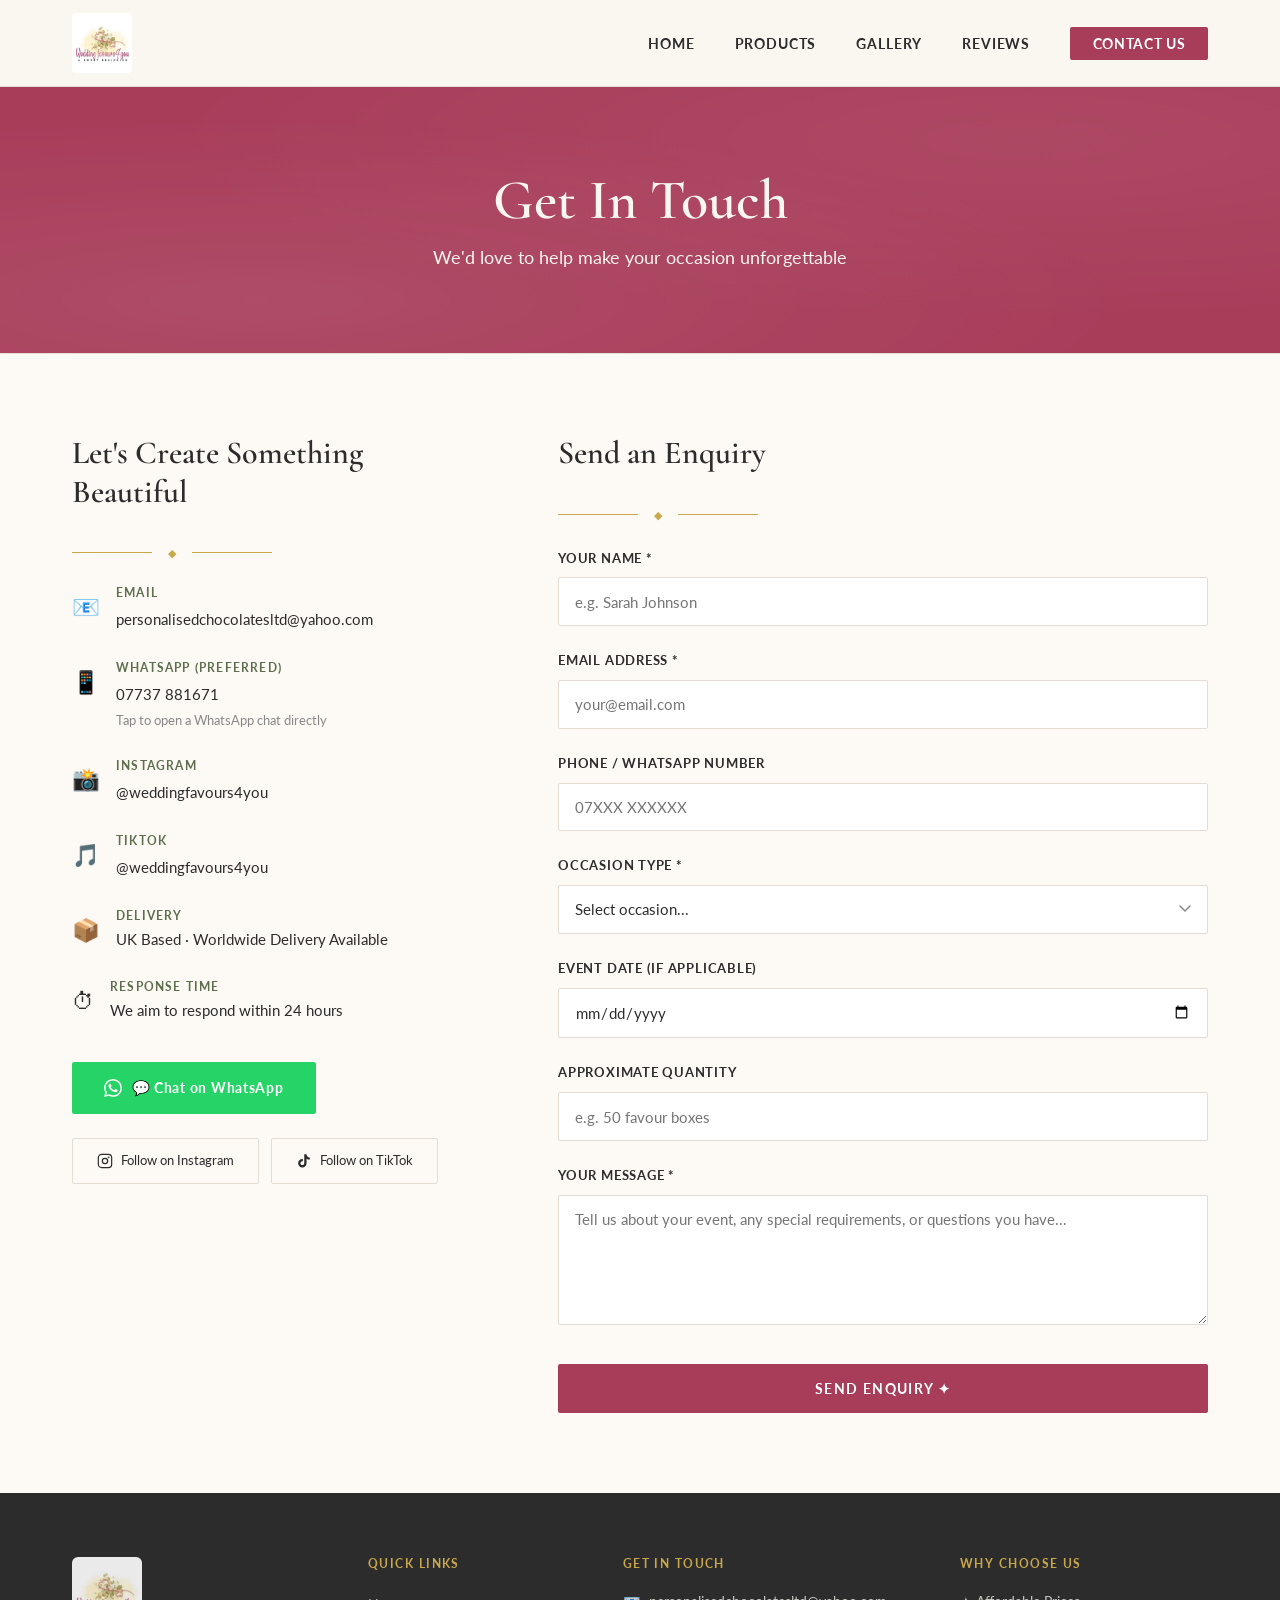
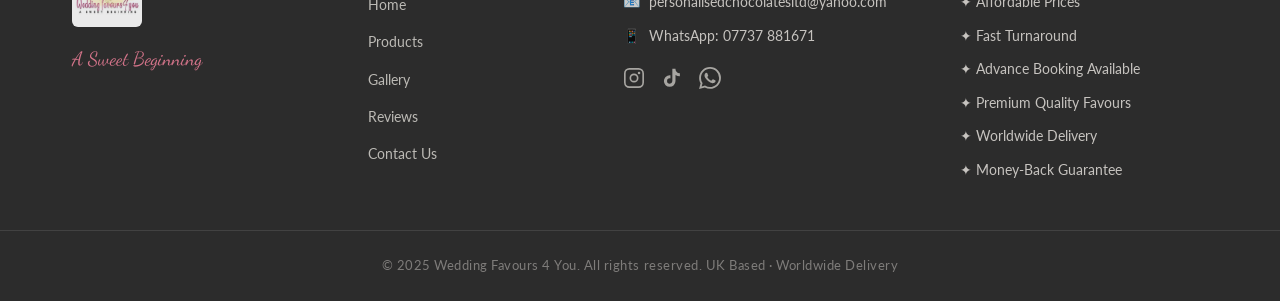
==== contact.html @ 0dbe405d "Initial commit: Wedding Favours 4 You website" ====
<!DOCTYPE html>
<html lang="en">
<head>
  <meta charset="UTF-8">
  <meta name="viewport" content="width=device-width, initial-scale=1.0">
  <title>Contact Us — Wedding Favours 4 You</title>
  <meta name="description" content="Get in touch with Wedding Favours 4 You — enquire about personalised chocolates, wedding favours, gift sets, and corporate orders.">
  <link rel="icon" href="images/logo.jpg">
  <link href="https://fonts.googleapis.com/css2?family=Cormorant+Garamond:ital,wght@0,400;0,600;0,700;1,400&family=Dancing+Script:wght@600&family=Playfair+Display:ital@1&family=Lato:wght@300;400;700&display=swap" rel="stylesheet">
  <link rel="stylesheet" href="css/styles.css">
</head>
<body>

  <!-- Navigation -->
  <header class="site-header">
    <nav class="navbar">
      <a href="index.html" class="nav-logo">
        <img src="images/logo.jpg" alt="Wedding Favours 4 You">
      </a>
      <ul class="nav-links" id="navLinks">
        <li><a href="index.html">Home</a></li>
        <li><a href="products.html">Products</a></li>
        <li><a href="gallery.html">Gallery</a></li>
        <li><a href="reviews.html">Reviews</a></li>
        <li><a href="contact.html" class="nav-cta">Contact Us</a></li>
      </ul>
      <button class="hamburger" id="hamburger" aria-label="Toggle menu">
        <span></span><span></span><span></span>
      </button>
    </nav>
  </header>

  <!-- Page Hero -->
  <div class="page-hero dark-hero">
    <h1>Get In Touch</h1>
    <p>We'd love to help make your occasion unforgettable</p>
  </div>

  <!-- Contact Section -->
  <section class="contact-section">
    <div class="contact-grid">

      <!-- Left: Contact Info -->
      <div class="contact-info animate-on-scroll">
        <h2>Let's Create Something Beautiful</h2>
        <div class="divider" style="margin: 1.5rem 0; max-width:200px;"><span class="divider-diamond">◆</span></div>

        <div class="contact-detail">
          <div class="contact-item">
            <span class="contact-icon">📧</span>
            <div class="contact-item-text">
              <h4>Email</h4>
              <a href="mailto:personalisedchocolatesltd@yahoo.com">personalisedchocolatesltd@yahoo.com</a>
            </div>
          </div>

          <div class="contact-item">
            <span class="contact-icon">📱</span>
            <div class="contact-item-text">
              <h4>WhatsApp (Preferred)</h4>
              <a href="https://wa.me/447737881671">07737 881671</a>
              <p class="sub-note">Tap to open a WhatsApp chat directly</p>
            </div>
          </div>

          <div class="contact-item">
            <span class="contact-icon">📸</span>
            <div class="contact-item-text">
              <h4>Instagram</h4>
              <a href="https://www.instagram.com/weddingfavours4you" target="_blank" rel="noopener">@weddingfavours4you</a>
            </div>
          </div>

          <div class="contact-item">
            <span class="contact-icon">🎵</span>
            <div class="contact-item-text">
              <h4>TikTok</h4>
              <a href="https://www.tiktok.com/@weddingfavours4you" target="_blank" rel="noopener">@weddingfavours4you</a>
            </div>
          </div>

          <div class="contact-item">
            <span class="contact-icon">📦</span>
            <div class="contact-item-text">
              <h4>Delivery</h4>
              <p>UK Based &middot; Worldwide Delivery Available</p>
            </div>
          </div>

          <div class="contact-item">
            <span class="contact-icon">⏱</span>
            <div class="contact-item-text">
              <h4>Response Time</h4>
              <p>We aim to respond within 24 hours</p>
            </div>
          </div>
        </div>

        <a href="https://wa.me/447737881671" target="_blank" rel="noopener" class="btn-whatsapp" style="margin-bottom: 1rem; display: inline-flex;">
          <svg xmlns="http://www.w3.org/2000/svg" width="18" height="18" viewBox="0 0 24 24" fill="currentColor"><path d="M17.472 14.382c-.297-.149-1.758-.867-2.03-.967-.273-.099-.471-.148-.67.15-.197.297-.767.966-.94 1.164-.173.199-.347.223-.644.075-.297-.15-1.255-.463-2.39-1.475-.883-.788-1.48-1.761-1.653-2.059-.173-.297-.018-.458.13-.606.134-.133.298-.347.446-.52.149-.174.198-.298.298-.497.099-.198.05-.371-.025-.52-.075-.149-.669-1.612-.916-2.207-.242-.579-.487-.5-.669-.51-.173-.008-.371-.01-.57-.01-.198 0-.52.074-.792.372-.272.297-1.04 1.016-1.04 2.479 0 1.462 1.065 2.875 1.213 3.074.149.198 2.096 3.2 5.077 4.487.709.306 1.262.489 1.694.625.712.227 1.36.195 1.871.118.571-.085 1.758-.719 2.006-1.413.248-.694.248-1.289.173-1.413-.074-.124-.272-.198-.57-.347m-5.421 7.403h-.004a9.87 9.87 0 0 1-5.031-1.378l-.361-.214-3.741.982.998-3.648-.235-.374a9.86 9.86 0 0 1-1.51-5.26c.001-5.45 4.436-9.884 9.888-9.884 2.64 0 5.122 1.03 6.988 2.898a9.825 9.825 0 0 1 2.893 6.994c-.003 5.45-4.437 9.884-9.885 9.884m8.413-18.297A11.815 11.815 0 0 0 12.05 0C5.495 0 .16 5.335.157 11.892c0 2.096.547 4.142 1.588 5.945L.057 24l6.305-1.654a11.882 11.882 0 0 0 5.683 1.448h.005c6.554 0 11.89-5.335 11.893-11.893a11.821 11.821 0 0 0-3.48-8.413z"/></svg>
          💬 Chat on WhatsApp
        </a>

        <div style="display:flex; gap:0.75rem; margin-top: 0.5rem; flex-wrap:wrap;">
          <a href="https://www.instagram.com/weddingfavours4you" target="_blank" rel="noopener" class="btn-social" style="font-size:0.8rem;">
            <svg xmlns="http://www.w3.org/2000/svg" width="16" height="16" viewBox="0 0 24 24" fill="none" stroke="currentColor" stroke-width="1.8" stroke-linecap="round" stroke-linejoin="round"><rect x="2" y="2" width="20" height="20" rx="5" ry="5"/><circle cx="12" cy="12" r="4"/><circle cx="17.5" cy="6.5" r="0.5" fill="currentColor"/></svg>
            Follow on Instagram
          </a>
          <a href="https://www.tiktok.com/@weddingfavours4you" target="_blank" rel="noopener" class="btn-social" style="font-size:0.8rem;">
            <svg xmlns="http://www.w3.org/2000/svg" width="16" height="16" viewBox="0 0 24 24" fill="currentColor"><path d="M19.59 6.69a4.83 4.83 0 0 1-3.77-4.25V2h-3.45v13.67a2.89 2.89 0 0 1-2.88 2.5 2.89 2.89 0 0 1-2.89-2.89 2.89 2.89 0 0 1 2.89-2.89c.28 0 .54.04.79.1V9.01a6.3 6.3 0 0 0-.79-.05 6.34 6.34 0 0 0-6.34 6.34 6.34 6.34 0 0 0 6.34 6.34 6.34 6.34 0 0 0 6.33-6.34V8.69a8.18 8.18 0 0 0 4.78 1.52V6.75a4.85 4.85 0 0 1-1.01-.06z"/></svg>
            Follow on TikTok
          </a>
        </div>
      </div>

      <!-- Right: Contact Form -->
      <div class="contact-form-wrapper animate-on-scroll">
        <h2>Send an Enquiry</h2>
        <div class="divider" style="margin: 1.5rem 0; max-width:200px;"><span class="divider-diamond">◆</span></div>

        <form name="contact" method="POST" data-netlify="true" netlify-honeypot="bot-field" id="contactForm">
          <input type="hidden" name="form-name" value="contact">
          <p class="p-hidden"><label>Don't fill this out: <input name="bot-field"></label></p>

          <div class="form-group">
            <label for="name">Your Name *</label>
            <input type="text" id="name" name="name" required placeholder="e.g. Sarah Johnson">
          </div>

          <div class="form-group">
            <label for="email">Email Address *</label>
            <input type="email" id="email" name="email" required placeholder="your@email.com">
          </div>

          <div class="form-group">
            <label for="phone">Phone / WhatsApp Number</label>
            <input type="tel" id="phone" name="phone" placeholder="07XXX XXXXXX">
          </div>

          <div class="form-group">
            <label for="occasion">Occasion Type *</label>
            <select id="occasion" name="occasion" required>
              <option value="" disabled selected>Select occasion...</option>
              <option>Wedding Favours</option>
              <option>Elegant Gift Set</option>
              <option>Corporate / Business Promotion</option>
              <option>Birthday Celebration</option>
              <option>Other</option>
            </select>
          </div>

          <div class="form-group">
            <label for="date">Event Date (if applicable)</label>
            <input type="date" id="date" name="date">
          </div>

          <div class="form-group">
            <label for="quantity">Approximate Quantity</label>
            <input type="text" id="quantity" name="quantity" placeholder="e.g. 50 favour boxes">
          </div>

          <div class="form-group">
            <label for="message">Your Message *</label>
            <textarea id="message" name="message" rows="5" required placeholder="Tell us about your event, any special requirements, or questions you have..."></textarea>
          </div>

          <button type="submit" class="btn-submit">Send Enquiry ✦</button>
        </form>

        <div id="formSuccess" class="form-success" style="display:none;">
          <div class="success-icon">✦</div>
          <h3>Thank You!</h3>
          <p>Your enquiry has been sent. We'll be in touch within 24 hours.</p>
          <button onclick="resetForm()" class="btn-outline">Send Another Enquiry</button>
        </div>

      </div>
    </div>
  </section>

  <!-- Footer -->
  <footer class="site-footer">
    <div class="footer-inner">
      <div class="footer-brand">
        <img src="images/logo.jpg" alt="Wedding Favours 4 You" class="footer-logo">
        <p class="footer-tagline">A Sweet Beginning</p>
      </div>
      <div class="footer-links">
        <h4>Quick Links</h4>
        <ul>
          <li><a href="index.html">Home</a></li>
          <li><a href="products.html">Products</a></li>
          <li><a href="gallery.html">Gallery</a></li>
          <li><a href="reviews.html">Reviews</a></li>
          <li><a href="contact.html">Contact Us</a></li>
        </ul>
      </div>
      <div class="footer-contact">
        <h4>Get in Touch</h4>
        <p>📧 <a href="mailto:personalisedchocolatesltd@yahoo.com">personalisedchocolatesltd@yahoo.com</a></p>
        <p>📱 <a href="https://wa.me/447737881671">WhatsApp: 07737 881671</a></p>
        <div class="footer-socials">
          <a href="https://www.instagram.com/weddingfavours4you" target="_blank" rel="noopener" aria-label="Instagram">
            <svg xmlns="http://www.w3.org/2000/svg" width="22" height="22" viewBox="0 0 24 24" fill="none" stroke="currentColor" stroke-width="1.8" stroke-linecap="round" stroke-linejoin="round"><rect x="2" y="2" width="20" height="20" rx="5" ry="5"/><circle cx="12" cy="12" r="4"/><circle cx="17.5" cy="6.5" r="0.5" fill="currentColor"/></svg>
          </a>
          <a href="https://www.tiktok.com/@weddingfavours4you" target="_blank" rel="noopener" aria-label="TikTok">
            <svg xmlns="http://www.w3.org/2000/svg" width="22" height="22" viewBox="0 0 24 24" fill="currentColor"><path d="M19.59 6.69a4.83 4.83 0 0 1-3.77-4.25V2h-3.45v13.67a2.89 2.89 0 0 1-2.88 2.5 2.89 2.89 0 0 1-2.89-2.89 2.89 2.89 0 0 1 2.89-2.89c.28 0 .54.04.79.1V9.01a6.3 6.3 0 0 0-.79-.05 6.34 6.34 0 0 0-6.34 6.34 6.34 6.34 0 0 0 6.34 6.34 6.34 6.34 0 0 0 6.33-6.34V8.69a8.18 8.18 0 0 0 4.78 1.52V6.75a4.85 4.85 0 0 1-1.01-.06z"/></svg>
          </a>
          <a href="https://wa.me/447737881671" target="_blank" rel="noopener" aria-label="WhatsApp">
            <svg xmlns="http://www.w3.org/2000/svg" width="22" height="22" viewBox="0 0 24 24" fill="currentColor"><path d="M17.472 14.382c-.297-.149-1.758-.867-2.03-.967-.273-.099-.471-.148-.67.15-.197.297-.767.966-.94 1.164-.173.199-.347.223-.644.075-.297-.15-1.255-.463-2.39-1.475-.883-.788-1.48-1.761-1.653-2.059-.173-.297-.018-.458.13-.606.134-.133.298-.347.446-.52.149-.174.198-.298.298-.497.099-.198.05-.371-.025-.52-.075-.149-.669-1.612-.916-2.207-.242-.579-.487-.5-.669-.51-.173-.008-.371-.01-.57-.01-.198 0-.52.074-.792.372-.272.297-1.04 1.016-1.04 2.479 0 1.462 1.065 2.875 1.213 3.074.149.198 2.096 3.2 5.077 4.487.709.306 1.262.489 1.694.625.712.227 1.36.195 1.871.118.571-.085 1.758-.719 2.006-1.413.248-.694.248-1.289.173-1.413-.074-.124-.272-.198-.57-.347m-5.421 7.403h-.004a9.87 9.87 0 0 1-5.031-1.378l-.361-.214-3.741.982.998-3.648-.235-.374a9.86 9.86 0 0 1-1.51-5.26c.001-5.45 4.436-9.884 9.888-9.884 2.64 0 5.122 1.03 6.988 2.898a9.825 9.825 0 0 1 2.893 6.994c-.003 5.45-4.437 9.884-9.885 9.884m8.413-18.297A11.815 11.815 0 0 0 12.05 0C5.495 0 .16 5.335.157 11.892c0 2.096.547 4.142 1.588 5.945L.057 24l6.305-1.654a11.882 11.882 0 0 0 5.683 1.448h.005c6.554 0 11.89-5.335 11.893-11.893a11.821 11.821 0 0 0-3.48-8.413z"/></svg>
          </a>
        </div>
      </div>
      <div class="footer-trust">
        <h4>Why Choose Us</h4>
        <ul>
          <li>✦ Affordable Prices</li>
          <li>✦ Fast Turnaround</li>
          <li>✦ Advance Booking Available</li>
          <li>✦ Premium Quality Favours</li>
          <li>✦ Worldwide Delivery</li>
          <li>✦ Money-Back Guarantee</li>
        </ul>
      </div>
    </div>
    <div class="footer-bottom">
      <p>&copy; 2025 Wedding Favours 4 You. All rights reserved. UK Based &middot; Worldwide Delivery</p>
    </div>
  </footer>

  <script src="js/main.js"></script>
</body>
</html>
---- css/styles.css ----
/* =============================================
   Wedding Favours 4 You — Main Stylesheet
   ============================================= */

/* --- Reset & Variables --- */
*, *::before, *::after { box-sizing: border-box; margin: 0; padding: 0; }

:root {
  --cream:      #FAF6F0;
  --warm-white: #FDF9F4;
  --blush:      #D4748A;
  --deep-rose:  #A83D5A;
  --sage:       #8A9E7A;
  --dark-sage:  #5C6E4E;
  --charcoal:   #2C2C2C;
  --gold:       #C9A84C;
  --light-grey: #F0EBE3;
  --border:     #E5DDD4;
}

html { scroll-behavior: smooth; }

body {
  font-family: 'Lato', sans-serif;
  background: var(--warm-white);
  color: var(--charcoal);
  line-height: 1.7;
  font-size: 16px;
}

img { max-width: 100%; display: block; }
a { text-decoration: none; color: inherit; }
ul { list-style: none; }
.hidden { display: none !important; }

/* --- Typography --- */
h1, h2, h3, h4 { font-family: 'Cormorant Garamond', serif; font-weight: 600; line-height: 1.2; }
h1 { font-size: clamp(2.2rem, 5vw, 3.8rem); }
h2 { font-size: clamp(1.8rem, 4vw, 2.8rem); }
h3 { font-size: clamp(1.3rem, 3vw, 1.8rem); }
h4 { font-size: 1.1rem; }

/* --- Container --- */
.container { max-width: 1200px; margin: 0 auto; padding: 0 2rem; }

/* --- Buttons --- */
.btn-primary {
  display: inline-block;
  background: var(--deep-rose);
  color: white;
  padding: 0.85rem 2rem;
  border: none;
  font-family: 'Lato', sans-serif;
  font-weight: 700;
  letter-spacing: 0.08em;
  text-transform: uppercase;
  font-size: 0.82rem;
  cursor: pointer;
  transition: all 0.3s ease;
  border-radius: 2px;
  text-decoration: none;
}
.btn-primary:hover {
  background: var(--blush);
  transform: translateY(-2px);
  box-shadow: 0 6px 20px rgba(168,61,90,0.25);
}
.btn-outline {
  display: inline-block;
  background: transparent;
  color: var(--deep-rose);
  border: 1.5px solid var(--deep-rose);
  padding: 0.85rem 2rem;
  font-family: 'Lato', sans-serif;
  font-weight: 700;
  letter-spacing: 0.08em;
  text-transform: uppercase;
  font-size: 0.82rem;
  cursor: pointer;
  transition: all 0.3s ease;
  border-radius: 2px;
  text-decoration: none;
}
.btn-outline:hover {
  background: var(--deep-rose);
  color: white;
  transform: translateY(-2px);
  box-shadow: 0 6px 20px rgba(168,61,90,0.2);
}
.btn-whatsapp {
  display: inline-flex;
  align-items: center;
  gap: 0.6rem;
  background: #25D366;
  color: white;
  padding: 0.85rem 2rem;
  font-family: 'Lato', sans-serif;
  font-weight: 700;
  letter-spacing: 0.05em;
  font-size: 0.9rem;
  cursor: pointer;
  transition: all 0.3s ease;
  border-radius: 2px;
  text-decoration: none;
}
.btn-whatsapp:hover {
  background: #1ebe5b;
  transform: translateY(-2px);
  box-shadow: 0 6px 20px rgba(37,211,102,0.3);
}
.btn-social {
  display: inline-flex;
  align-items: center;
  gap: 0.5rem;
  background: transparent;
  color: var(--charcoal);
  border: 1.5px solid var(--border);
  padding: 0.7rem 1.5rem;
  font-family: 'Lato', sans-serif;
  font-size: 0.85rem;
  cursor: pointer;
  transition: all 0.3s ease;
  border-radius: 2px;
}
.btn-social:hover {
  border-color: var(--blush);
  color: var(--deep-rose);
  transform: translateY(-2px);
}

/* --- Divider --- */
.divider {
  display: flex;
  align-items: center;
  gap: 1rem;
  margin: 2rem auto;
  max-width: 300px;
}
.divider::before, .divider::after {
  content: '';
  flex: 1;
  height: 1px;
  background: var(--gold);
}
.divider::after { content: ''; }
.divider-diamond {
  color: var(--gold);
  font-size: 0.7rem;
}

/* --- Navigation --- */
.site-header {
  position: sticky;
  top: 0;
  z-index: 1000;
  background: rgba(250, 246, 240, 0.96);
  backdrop-filter: blur(8px);
  -webkit-backdrop-filter: blur(8px);
  border-bottom: 1px solid var(--border);
  transition: padding 0.3s ease, box-shadow 0.3s ease;
}
.site-header.scrolled {
  box-shadow: 0 2px 20px rgba(0,0,0,0.08);
}
.site-header.scrolled .nav-logo img {
  max-height: 46px;
}
.navbar {
  display: flex;
  align-items: center;
  justify-content: space-between;
  max-width: 1200px;
  margin: 0 auto;
  padding: 0.8rem 2rem;
}
.nav-logo img {
  max-height: 60px;
  width: auto;
  transition: max-height 0.3s ease;
  border-radius: 4px;
}
.nav-links {
  display: flex;
  align-items: center;
  gap: 2.5rem;
}
.nav-links li a {
  font-family: 'Lato', sans-serif;
  font-size: 0.88rem;
  font-weight: 700;
  letter-spacing: 0.06em;
  text-transform: uppercase;
  color: var(--charcoal);
  transition: color 0.2s ease;
  position: relative;
}
.nav-links li a::after {
  content: '';
  position: absolute;
  bottom: -3px;
  left: 0;
  width: 0;
  height: 1px;
  background: var(--deep-rose);
  transition: width 0.25s ease;
}
.nav-links li a:hover::after,
.nav-links li a.active::after { width: 100%; }
.nav-links li a:hover,
.nav-links li a.active { color: var(--deep-rose); }
.nav-cta {
  background: var(--deep-rose) !important;
  color: white !important;
  padding: 0.5rem 1.4rem !important;
  border-radius: 2px !important;
  font-weight: 700 !important;
  letter-spacing: 0.05em !important;
  transition: background 0.3s ease, transform 0.2s ease !important;
}
.nav-cta:hover {
  background: var(--blush) !important;
  transform: translateY(-1px) !important;
}
.nav-cta::after { display: none !important; }

/* Hamburger */
.hamburger {
  display: none;
  flex-direction: column;
  gap: 5px;
  background: none;
  border: none;
  cursor: pointer;
  padding: 0.3rem;
  z-index: 1100;
}
.hamburger span {
  display: block;
  width: 24px;
  height: 2px;
  background: var(--charcoal);
  transition: all 0.3s ease;
  transform-origin: center;
}
.hamburger.is-open span:nth-child(1) { transform: translateY(7px) rotate(45deg); }
.hamburger.is-open span:nth-child(2) { opacity: 0; transform: scaleX(0); }
.hamburger.is-open span:nth-child(3) { transform: translateY(-7px) rotate(-45deg); }

/* --- Scroll Animation --- */
.animate-on-scroll {
  opacity: 0;
  transform: translateY(28px);
  transition: opacity 0.65s ease, transform 0.65s ease;
}
.animate-on-scroll.visible {
  opacity: 1;
  transform: translateY(0);
}

/* --- Page Hero (slim banner) --- */
.page-hero {
  padding: 5rem 2rem;
  background: var(--light-grey);
  text-align: center;
  border-bottom: 1px solid var(--border);
  position: relative;
  overflow: hidden;
}
.page-hero::before {
  content: '';
  position: absolute;
  inset: 0;
  background:
    radial-gradient(ellipse at 20% 80%, rgba(212,116,138,0.12) 0%, transparent 60%),
    radial-gradient(ellipse at 80% 20%, rgba(138,158,122,0.1) 0%, transparent 60%);
  pointer-events: none;
}
.page-hero h1 {
  font-family: 'Cormorant Garamond', serif;
  font-size: clamp(2rem, 5vw, 3.5rem);
  color: var(--charcoal);
  position: relative;
}
.page-hero p {
  font-family: 'Lato', sans-serif;
  color: var(--dark-sage);
  font-size: 1.1rem;
  margin-top: 0.6rem;
  position: relative;
}
.page-hero.dark-hero {
  background: var(--deep-rose);
}
.page-hero.dark-hero h1,
.page-hero.dark-hero p { color: var(--cream); }
.page-hero.dark-hero::before {
  background:
    radial-gradient(ellipse at 20% 80%, rgba(255,255,255,0.08) 0%, transparent 60%),
    radial-gradient(ellipse at 80% 20%, rgba(255,255,255,0.06) 0%, transparent 60%);
}

/* =============================================
   HOME PAGE
   ============================================= */

/* Hero */
.hero {
  min-height: 100vh;
  display: flex;
  align-items: center;
  justify-content: center;
  text-align: center;
  position: relative;
  overflow: hidden;
  background: var(--cream);
  padding: 2rem;
}
.hero::before {
  content: '';
  position: absolute;
  inset: 0;
  background:
    radial-gradient(ellipse at 15% 85%, rgba(212,116,138,0.18) 0%, transparent 55%),
    radial-gradient(ellipse at 85% 10%, rgba(138,158,122,0.14) 0%, transparent 55%),
    radial-gradient(ellipse at 50% 50%, rgba(201,168,76,0.05) 0%, transparent 70%);
  pointer-events: none;
}
.hero-content {
  position: relative;
  z-index: 1;
  max-width: 760px;
}
.hero-logo {
  width: 160px;
  height: auto;
  margin: 0 auto 2rem;
  border-radius: 8px;
  box-shadow: 0 8px 40px rgba(0,0,0,0.1);
}
.hero h1 {
  font-family: 'Cormorant Garamond', serif;
  font-size: clamp(2.4rem, 6vw, 4.2rem);
  color: var(--charcoal);
  line-height: 1.15;
  margin-bottom: 1rem;
}
.hero-tagline {
  font-family: 'Dancing Script', cursive;
  font-size: clamp(1.4rem, 3vw, 2rem);
  color: var(--blush);
  margin-bottom: 2.5rem;
  display: block;
}
.hero-cta {
  display: flex;
  gap: 1rem;
  justify-content: center;
  flex-wrap: wrap;
}
.scroll-indicator {
  position: absolute;
  bottom: 2.5rem;
  left: 50%;
  transform: translateX(-50%);
  display: flex;
  flex-direction: column;
  align-items: center;
  gap: 0.4rem;
  color: var(--blush);
  font-size: 0.75rem;
  letter-spacing: 0.1em;
  text-transform: uppercase;
  animation: bounce 2s infinite;
  font-family: 'Lato', sans-serif;
}
.scroll-indicator svg { opacity: 0.6; }
@keyframes bounce {
  0%, 100% { transform: translateX(-50%) translateY(0); }
  50% { transform: translateX(-50%) translateY(6px); }
}

/* Trust Bar */
.trust-bar {
  background: var(--light-grey);
  border-top: 1px solid var(--border);
  border-bottom: 1px solid var(--border);
  padding: 1.5rem 2rem;
}
.trust-bar-inner {
  max-width: 1200px;
  margin: 0 auto;
  display: flex;
  justify-content: center;
  flex-wrap: wrap;
  gap: 1.5rem 3rem;
}
.trust-item {
  display: flex;
  align-items: center;
  gap: 0.5rem;
  font-family: 'Lato', sans-serif;
  font-size: 0.85rem;
  font-weight: 700;
  letter-spacing: 0.04em;
  color: var(--charcoal);
  text-transform: uppercase;
}
.trust-item span.icon { font-size: 1.1rem; }

/* About / Intro */
.about-section {
  padding: 6rem 2rem;
  max-width: 1200px;
  margin: 0 auto;
}
.about-grid {
  display: grid;
  grid-template-columns: 1fr 1fr;
  gap: 5rem;
  align-items: center;
}
.about-art {
  position: relative;
  height: 420px;
  display: flex;
  align-items: center;
  justify-content: center;
}
.about-art::before {
  content: '';
  position: absolute;
  width: 320px;
  height: 320px;
  border-radius: 50%;
  background: radial-gradient(circle at 35% 40%, rgba(212,116,138,0.22) 0%, rgba(201,168,76,0.08) 50%, transparent 70%);
  top: 50%;
  left: 50%;
  transform: translate(-50%, -50%);
}
.about-art-frame {
  width: 280px;
  height: 340px;
  border: 1.5px solid var(--border);
  position: relative;
  background: var(--cream);
}
.about-art-frame::before {
  content: '';
  position: absolute;
  inset: 18px;
  border: 1px solid var(--gold);
  opacity: 0.5;
}
.about-art-inner {
  position: absolute;
  inset: 0;
  display: flex;
  align-items: center;
  justify-content: center;
  overflow: hidden;
}
.about-art-inner::before {
  content: '';
  position: absolute;
  width: 160px;
  height: 160px;
  border-radius: 50%;
  background: radial-gradient(circle, rgba(212,116,138,0.3) 0%, rgba(138,158,122,0.2) 60%, transparent 80%);
}
.about-art-inner::after {
  content: '✦';
  font-size: 2rem;
  color: var(--gold);
  opacity: 0.7;
  position: relative;
  z-index: 1;
}
.about-art-accent {
  position: absolute;
  bottom: 30px;
  right: -20px;
  width: 100px;
  height: 100px;
  border-radius: 50%;
  background: radial-gradient(circle, rgba(138,158,122,0.3) 0%, transparent 70%);
}
.about-text .section-label {
  display: block;
  font-family: 'Dancing Script', cursive;
  color: var(--blush);
  font-size: 1.3rem;
  margin-bottom: 0.75rem;
}
.about-text h2 { margin-bottom: 1.5rem; color: var(--charcoal); }
.about-text p { color: #555; line-height: 1.8; margin-bottom: 1.2rem; }
.about-text .order-note {
  font-size: 0.9rem;
  color: var(--dark-sage);
  font-style: italic;
  border-left: 2px solid var(--gold);
  padding-left: 1rem;
  margin-top: 1.5rem;
}

/* Product Categories */
.categories-section {
  background: var(--light-grey);
  padding: 6rem 2rem;
}
.categories-section .section-header {
  text-align: center;
  max-width: 600px;
  margin: 0 auto 4rem;
}
.section-label {
  display: block;
  font-family: 'Dancing Script', cursive;
  color: var(--blush);
  font-size: 1.3rem;
  margin-bottom: 0.5rem;
}
.categories-grid {
  display: grid;
  grid-template-columns: repeat(4, 1fr);
  gap: 2rem;
  max-width: 1200px;
  margin: 0 auto;
}
.category-card {
  background: var(--warm-white);
  border-top: 3px solid var(--deep-rose);
  padding: 0;
  transition: transform 0.3s ease, box-shadow 0.3s ease;
  overflow: hidden;
  box-shadow: 0 2px 20px rgba(0,0,0,0.07);
}
.category-card:hover {
  transform: translateY(-6px);
  box-shadow: 0 12px 40px rgba(0,0,0,0.12);
}
.category-image {
  height: 180px;
  position: relative;
  overflow: hidden;
}
.category-image.wedding {
  background: linear-gradient(135deg, rgba(212,116,138,0.35) 0%, rgba(250,246,240,0.8) 50%, rgba(201,168,76,0.2) 100%);
}
.category-image.gifts {
  background: linear-gradient(135deg, rgba(201,168,76,0.3) 0%, rgba(250,246,240,0.8) 50%, rgba(212,116,138,0.25) 100%);
}
.category-image.corporate {
  background: linear-gradient(135deg, rgba(92,110,78,0.3) 0%, rgba(250,246,240,0.8) 50%, rgba(44,44,44,0.1) 100%);
}
.category-image.birthday {
  background: linear-gradient(135deg, rgba(168,61,90,0.2) 0%, rgba(250,246,240,0.8) 50%, rgba(138,158,122,0.3) 100%);
}
.category-image::after {
  content: attr(data-icon);
  position: absolute;
  top: 50%;
  left: 50%;
  transform: translate(-50%, -50%);
  font-size: 3rem;
  opacity: 0.5;
}
.category-body { padding: 1.8rem; }
.category-body h3 {
  margin-bottom: 0.75rem;
  color: var(--charcoal);
  font-size: 1.3rem;
}
.category-body p {
  color: #666;
  font-size: 0.9rem;
  line-height: 1.6;
  margin-bottom: 1.2rem;
}
.category-link {
  font-family: 'Lato', sans-serif;
  font-size: 0.8rem;
  font-weight: 700;
  letter-spacing: 0.08em;
  text-transform: uppercase;
  color: var(--deep-rose);
  border-bottom: 1px solid var(--blush);
  transition: color 0.2s ease, border-color 0.2s ease;
  display: inline-block;
}
.category-link:hover { color: var(--blush); border-color: var(--deep-rose); }

/* Instagram CTA */
.insta-cta {
  padding: 6rem 2rem;
  text-align: center;
  background: var(--cream);
}
.insta-cta h2 { margin-bottom: 0.75rem; }
.insta-cta p { color: var(--dark-sage); margin-bottom: 2.5rem; font-size: 1.05rem; }
.social-buttons { display: flex; gap: 1rem; justify-content: center; flex-wrap: wrap; }

/* =============================================
   PRODUCTS PAGE
   ============================================= */
.product-section {
  padding: 6rem 2rem;
  max-width: 1200px;
  margin: 0 auto;
}
.product-section:nth-child(even) { background: var(--light-grey); max-width: none; }
.product-section:nth-child(even) .product-inner { max-width: 1200px; margin: 0 auto; }
.product-inner {
  display: grid;
  grid-template-columns: 1fr 1fr;
  gap: 5rem;
  align-items: center;
}
.product-section:nth-child(even) .product-inner { direction: rtl; }
.product-section:nth-child(even) .product-inner > * { direction: ltr; }
.product-image-block {
  position: relative;
  height: 420px;
}
.product-image-block .img-frame {
  width: 100%;
  height: 100%;
  position: relative;
  overflow: hidden;
}
.product-image-block .img-frame::before {
  content: '';
  position: absolute;
  inset: 0;
}
.product-image-block.wedding .img-frame::before {
  background: linear-gradient(145deg, rgba(212,116,138,0.3) 0%, rgba(250,246,240,0.6) 40%, rgba(201,168,76,0.2) 100%);
}
.product-image-block.gifts .img-frame::before {
  background: linear-gradient(145deg, rgba(201,168,76,0.3) 0%, rgba(250,246,240,0.6) 40%, rgba(212,116,138,0.2) 100%);
}
.product-image-block.corporate .img-frame::before {
  background: linear-gradient(145deg, rgba(44,44,44,0.15) 0%, rgba(92,110,78,0.3) 50%, rgba(250,246,240,0.6) 100%);
}
.product-image-block.birthday .img-frame::before {
  background: linear-gradient(145deg, rgba(168,61,90,0.25) 0%, rgba(250,246,240,0.6) 40%, rgba(138,158,122,0.25) 100%);
}
.product-image-block .img-icon {
  position: absolute;
  top: 50%;
  left: 50%;
  transform: translate(-50%, -50%);
  font-size: 5rem;
  opacity: 0.35;
  z-index: 1;
}
.product-image-block .img-accent {
  position: absolute;
  bottom: -12px;
  right: -12px;
  width: 80px;
  height: 80px;
  border: 1.5px solid var(--gold);
  z-index: 0;
}
.product-text .category-badge {
  display: inline-block;
  background: var(--light-grey);
  color: var(--dark-sage);
  font-family: 'Lato', sans-serif;
  font-size: 0.75rem;
  letter-spacing: 0.1em;
  text-transform: uppercase;
  padding: 0.3rem 0.8rem;
  border-radius: 2px;
  margin-bottom: 1rem;
}
.product-text h2 { margin-bottom: 1.5rem; }
.product-text p { color: #555; line-height: 1.85; margin-bottom: 2rem; }
.features-list { display: flex; flex-direction: column; gap: 0.6rem; }
.features-list li {
  font-family: 'Lato', sans-serif;
  font-size: 0.9rem;
  color: var(--charcoal);
  display: flex;
  align-items: center;
  gap: 0.7rem;
}
.features-list li::before {
  content: '✦';
  color: var(--gold);
  font-size: 0.65rem;
  flex-shrink: 0;
}

/* Products CTA Strip */
.products-cta-strip {
  background: var(--deep-rose);
  padding: 4rem 2rem;
  text-align: center;
  color: white;
}
.products-cta-strip h2 {
  color: white;
  margin-bottom: 0.6rem;
  font-size: clamp(1.6rem, 4vw, 2.4rem);
}
.products-cta-strip p { color: rgba(255,255,255,0.85); margin-bottom: 2rem; }
.products-cta-strip .btn-row { display: flex; gap: 1rem; justify-content: center; flex-wrap: wrap; }
.products-cta-strip .btn-outline {
  color: white;
  border-color: white;
}
.products-cta-strip .btn-outline:hover {
  background: white;
  color: var(--deep-rose);
}

/* =============================================
   GALLERY PAGE
   ============================================= */
.gallery-filters {
  padding: 2.5rem 2rem 0;
  max-width: 1200px;
  margin: 0 auto;
  display: flex;
  gap: 0.75rem;
  flex-wrap: wrap;
}
.filter-btn {
  background: transparent;
  border: 1.5px solid var(--border);
  color: var(--charcoal);
  font-family: 'Lato', sans-serif;
  font-size: 0.82rem;
  font-weight: 700;
  letter-spacing: 0.07em;
  text-transform: uppercase;
  padding: 0.55rem 1.3rem;
  cursor: pointer;
  transition: all 0.25s ease;
  border-radius: 2px;
}
.filter-btn:hover, .filter-btn.active {
  background: var(--deep-rose);
  border-color: var(--deep-rose);
  color: white;
}
.gallery-grid-wrapper {
  padding: 3rem 2rem 5rem;
  max-width: 1200px;
  margin: 0 auto;
}
.gallery-grid {
  display: grid;
  grid-template-columns: repeat(3, 1fr);
  gap: 1.5rem;
}
.gallery-card {
  position: relative;
  overflow: hidden;
  box-shadow: 0 2px 16px rgba(0,0,0,0.08);
  transition: transform 0.3s ease, box-shadow 0.3s ease;
  cursor: pointer;
  border-radius: 2px;
}
.gallery-card:hover { transform: translateY(-4px); box-shadow: 0 12px 36px rgba(0,0,0,0.15); }
.gallery-card-image {
  height: 260px;
  position: relative;
  overflow: hidden;
}
.gallery-card-image::after {
  content: '';
  position: absolute;
  inset: 0;
  background: rgba(44,44,44,0);
  transition: background 0.3s ease;
}
.gallery-card:hover .gallery-card-image::after {
  background: rgba(44,44,44,0.45);
}
.gallery-card-overlay {
  position: absolute;
  inset: 0;
  display: flex;
  align-items: center;
  justify-content: center;
  opacity: 0;
  transition: opacity 0.3s ease;
  z-index: 2;
}
.gallery-card:hover .gallery-card-overlay { opacity: 1; }
.gallery-card-overlay span {
  color: white;
  font-family: 'Lato', sans-serif;
  font-size: 0.8rem;
  font-weight: 700;
  letter-spacing: 0.1em;
  text-transform: uppercase;
  background: rgba(168,61,90,0.85);
  padding: 0.5rem 1.2rem;
  border-radius: 2px;
}
.gallery-card-caption {
  padding: 1rem 1.2rem;
  background: white;
  border-top: 2px solid var(--border);
}
.gallery-card-caption p {
  font-family: 'Lato', sans-serif;
  font-size: 0.85rem;
  color: var(--charcoal);
  font-weight: 600;
  margin-bottom: 0.15rem;
}
.gallery-card-caption span {
  font-size: 0.75rem;
  color: var(--dark-sage);
  text-transform: uppercase;
  letter-spacing: 0.06em;
}
.gallery-hidden { display: none !important; }
.gallery-note {
  text-align: center;
  padding: 2rem;
  color: var(--dark-sage);
  font-style: italic;
  font-size: 0.95rem;
  border-top: 1px solid var(--border);
  margin-top: 1rem;
}

/* Gallery card colour variants */
.g-blush-gold { background: linear-gradient(135deg, #f5dde2 0%, #fdf9f4 45%, #f5edcc 100%); }
.g-sage-cream { background: linear-gradient(145deg, #d8e5cf 0%, #faf6f0 50%, #f0ebe3 100%); }
.g-rose-ivory { background: linear-gradient(120deg, #e8b4be 0%, #fdf9f4 55%, #f5dde2 100%); }
.g-gold-white { background: linear-gradient(160deg, #f5edcc 0%, #fdf9f4 50%, #e5ddd4 100%); }
.g-charcoal-blush { background: linear-gradient(135deg, #e0d3c8 0%, #faf6f0 50%, #e8b4be 100%); }
.g-sage-gold { background: linear-gradient(145deg, #c8d9be 0%, #faf6f0 50%, #f0e8c8 100%); }
.g-deep-rose { background: linear-gradient(120deg, #d4748a 0%, #fdf9f4 60%, #c9a84c 100%); opacity: 0.7; }
.g-mint-ivory { background: linear-gradient(135deg, #c8dfd0 0%, #fdf9f4 50%, #f5dde2 100%); }
.g-champagne { background: linear-gradient(160deg, #f0e8c8 0%, #fdf9f4 50%, #e8b4be 100%); }
.g-berry { background: linear-gradient(135deg, #c8a8b8 0%, #fdf9f4 50%, #d8c8e8 100%); }
.g-forest-gold { background: linear-gradient(145deg, #8a9e7a 0%, #faf6f0 60%, #f5edcc 100%); opacity: 0.7; }
.g-ivory-rose { background: linear-gradient(120deg, #fdf9f4 0%, #f5dde2 60%, #faf6f0 100%); }

/* =============================================
   REVIEWS PAGE
   ============================================= */
.reviews-summary {
  text-align: center;
  padding: 4rem 2rem 2rem;
}
.star-rating-big {
  font-size: 3rem;
  color: var(--gold);
  letter-spacing: 0.1rem;
  margin-bottom: 0.5rem;
}
.rating-score {
  font-family: 'Cormorant Garamond', serif;
  font-size: 2.5rem;
  color: var(--charcoal);
  font-weight: 700;
}
.rating-score span { font-size: 1.2rem; color: #888; font-weight: 400; margin-left: 0.3rem; }
.rating-note { color: var(--dark-sage); font-size: 0.9rem; margin-top: 0.3rem; }

.reviews-grid-wrapper {
  padding: 3rem 2rem 5rem;
  max-width: 1200px;
  margin: 0 auto;
}
.reviews-grid {
  display: grid;
  grid-template-columns: repeat(2, 1fr);
  gap: 2rem;
}
.review-card {
  background: white;
  border-left: 3px solid var(--blush);
  padding: 2rem 2rem 2rem 1.8rem;
  box-shadow: 0 2px 20px rgba(0,0,0,0.06);
  transition: transform 0.3s ease, box-shadow 0.3s ease;
  position: relative;
}
.review-card:hover {
  transform: translateY(-4px);
  box-shadow: 0 10px 36px rgba(0,0,0,0.1);
}
.review-stars {
  color: var(--gold);
  font-size: 1rem;
  letter-spacing: 0.1rem;
  margin-bottom: 1rem;
}
.review-quote {
  font-style: italic;
  color: #555;
  line-height: 1.8;
  margin-bottom: 1.2rem;
  font-size: 0.95rem;
}
.review-quote::before { content: '\201C'; font-size: 1.5em; color: var(--blush); line-height: 0; vertical-align: -0.4em; margin-right: 2px; }
.review-quote::after { content: '\201D'; font-size: 1.5em; color: var(--blush); line-height: 0; vertical-align: -0.4em; margin-left: 2px; }
.review-author {
  font-family: 'Cormorant Garamond', serif;
  font-weight: 700;
  font-size: 1.05rem;
  color: var(--charcoal);
}
.reviews-cta {
  text-align: center;
  padding: 4rem 2rem;
  background: var(--light-grey);
  border-top: 1px solid var(--border);
}
.reviews-cta p { color: var(--dark-sage); margin-bottom: 1.5rem; font-size: 1.05rem; }

/* =============================================
   CONTACT PAGE
   ============================================= */
.contact-section {
  padding: 5rem 2rem;
  max-width: 1200px;
  margin: 0 auto;
}
.contact-grid {
  display: grid;
  grid-template-columns: 1fr 1.6fr;
  gap: 5rem;
  align-items: start;
}
.contact-info h2 {
  margin-bottom: 2rem;
  font-size: 2rem;
}
.contact-detail {
  display: flex;
  flex-direction: column;
  gap: 1.8rem;
  margin-bottom: 2.5rem;
}
.contact-item {
  display: flex;
  gap: 1rem;
  align-items: flex-start;
}
.contact-item .contact-icon {
  font-size: 1.4rem;
  flex-shrink: 0;
  margin-top: 0.1rem;
}
.contact-item-text h4 {
  font-family: 'Lato', sans-serif;
  font-size: 0.75rem;
  letter-spacing: 0.1em;
  text-transform: uppercase;
  color: var(--dark-sage);
  margin-bottom: 0.3rem;
  font-weight: 700;
}
.contact-item-text p, .contact-item-text a {
  color: var(--charcoal);
  font-size: 0.95rem;
  line-height: 1.5;
}
.contact-item-text a:hover { color: var(--deep-rose); }
.contact-item-text .sub-note {
  font-size: 0.8rem;
  color: #888;
  margin-top: 0.2rem;
}

/* Form */
.contact-form-wrapper h2 { margin-bottom: 2rem; font-size: 2rem; }
.form-group {
  margin-bottom: 1.5rem;
}
.form-group label {
  display: block;
  font-family: 'Lato', sans-serif;
  font-size: 0.8rem;
  font-weight: 700;
  letter-spacing: 0.06em;
  text-transform: uppercase;
  color: var(--charcoal);
  margin-bottom: 0.5rem;
}
.form-group input,
.form-group select,
.form-group textarea {
  border: 1px solid var(--border);
  padding: 0.9rem 1rem;
  width: 100%;
  font-family: 'Lato', sans-serif;
  font-size: 0.95rem;
  background: white;
  border-radius: 2px;
  transition: border-color 0.2s ease, box-shadow 0.2s ease;
  color: var(--charcoal);
  appearance: none;
  -webkit-appearance: none;
}
.form-group input:focus,
.form-group select:focus,
.form-group textarea:focus {
  border-color: var(--blush);
  outline: none;
  box-shadow: 0 0 0 3px rgba(212,116,138,0.1);
}
.form-group textarea { resize: vertical; min-height: 130px; }
.form-group select {
  background-image: url("data:image/svg+xml,%3Csvg xmlns='http://www.w3.org/2000/svg' width='12' height='8' viewBox='0 0 12 8'%3E%3Cpath d='M1 1l5 5 5-5' stroke='%23888' stroke-width='1.5' fill='none' stroke-linecap='round'/%3E%3C/svg%3E");
  background-repeat: no-repeat;
  background-position: right 1rem center;
  padding-right: 2.5rem;
  cursor: pointer;
}
.btn-submit {
  background: var(--deep-rose);
  color: white;
  padding: 1rem 2.5rem;
  border: none;
  font-family: 'Lato', sans-serif;
  font-weight: 700;
  letter-spacing: 0.1em;
  text-transform: uppercase;
  font-size: 0.88rem;
  cursor: pointer;
  transition: all 0.3s ease;
  border-radius: 2px;
  width: 100%;
  margin-top: 0.5rem;
}
.btn-submit:hover {
  background: var(--blush);
  transform: translateY(-2px);
  box-shadow: 0 6px 20px rgba(168,61,90,0.25);
}
.form-success {
  text-align: center;
  padding: 3rem 2rem;
  background: white;
  box-shadow: 0 2px 20px rgba(0,0,0,0.07);
}
.success-icon {
  font-size: 3rem;
  color: var(--gold);
  margin-bottom: 1rem;
}
.form-success h3 {
  font-size: 2rem;
  margin-bottom: 0.75rem;
  color: var(--charcoal);
}
.form-success p {
  color: var(--dark-sage);
  margin-bottom: 2rem;
  font-size: 1.05rem;
}
.p-hidden { display: none; }

/* =============================================
   FOOTER
   ============================================= */
.site-footer {
  background: var(--charcoal);
  color: var(--cream);
  padding-top: 4rem;
}
.footer-inner {
  max-width: 1200px;
  margin: 0 auto;
  padding: 0 2rem 3rem;
  display: grid;
  grid-template-columns: 1.2fr 1fr 1.4fr 1.2fr;
  gap: 3rem;
}
.footer-brand .footer-logo {
  max-height: 70px;
  width: auto;
  margin-bottom: 1rem;
  border-radius: 6px;
  opacity: 0.9;
}
.footer-tagline {
  font-family: 'Dancing Script', cursive;
  font-size: 1.2rem;
  color: var(--blush);
}
.footer-links h4, .footer-contact h4, .footer-trust h4 {
  font-family: 'Lato', sans-serif;
  font-size: 0.75rem;
  letter-spacing: 0.12em;
  text-transform: uppercase;
  color: var(--gold);
  margin-bottom: 1.2rem;
  font-weight: 700;
}
.footer-links ul { display: flex; flex-direction: column; gap: 0.6rem; }
.footer-links ul li a {
  color: rgba(250,246,240,0.7);
  font-size: 0.9rem;
  transition: color 0.2s ease;
}
.footer-links ul li a:hover { color: var(--blush); }
.footer-contact p {
  color: rgba(250,246,240,0.75);
  font-size: 0.88rem;
  margin-bottom: 0.6rem;
  display: flex;
  align-items: center;
  gap: 0.5rem;
}
.footer-contact a { color: rgba(250,246,240,0.75); transition: color 0.2s ease; }
.footer-contact a:hover { color: var(--blush); }
.footer-socials {
  display: flex;
  gap: 1rem;
  margin-top: 1.2rem;
}
.footer-socials a {
  color: rgba(250,246,240,0.6);
  transition: color 0.3s ease, transform 0.2s ease;
  display: flex;
  align-items: center;
}
.footer-socials a:hover {
  color: var(--blush);
  transform: translateY(-2px);
}
.footer-trust ul { display: flex; flex-direction: column; gap: 0.6rem; }
.footer-trust ul li {
  color: rgba(250,246,240,0.75);
  font-size: 0.88rem;
}
.footer-bottom {
  border-top: 1px solid rgba(255,255,255,0.1);
  padding: 1.5rem 2rem;
  text-align: center;
}
.footer-bottom p {
  color: rgba(250,246,240,0.4);
  font-size: 0.8rem;
  letter-spacing: 0.04em;
}

/* =============================================
   RESPONSIVE
   ============================================= */
@media (max-width: 1024px) {
  .categories-grid { grid-template-columns: repeat(2, 1fr); }
  .footer-inner { grid-template-columns: 1fr 1fr; gap: 2.5rem; }
}

@media (max-width: 768px) {
  .hamburger { display: flex; }
  .nav-links {
    display: none;
    position: fixed;
    top: 0;
    left: 0;
    right: 0;
    bottom: 0;
    background: var(--cream);
    flex-direction: column;
    align-items: center;
    justify-content: center;
    gap: 2.5rem;
    z-index: 999;
    padding: 2rem;
  }
  .nav-links.nav-open { display: flex; }
  .nav-links li a {
    font-size: 1.2rem;
    letter-spacing: 0.08em;
  }
  .nav-cta { padding: 0.7rem 2rem !important; }

  .about-grid,
  .product-inner,
  .contact-grid { grid-template-columns: 1fr; gap: 2.5rem; }
  .product-section:nth-child(even) .product-inner { direction: ltr; }
  .about-art { height: 260px; }
  .product-image-block { height: 280px; }
  .categories-grid { grid-template-columns: repeat(2, 1fr); }
  .reviews-grid { grid-template-columns: 1fr; }
  .gallery-grid { grid-template-columns: repeat(2, 1fr); }
  .footer-inner { grid-template-columns: 1fr 1fr; gap: 2rem; }

  section, .about-section, .categories-section, .product-section,
  .gallery-grid-wrapper, .reviews-grid-wrapper, .contact-section,
  .insta-cta { padding-left: 1.5rem; padding-right: 1.5rem; }
}

@media (max-width: 480px) {
  .categories-grid { grid-template-columns: 1fr; }
  .gallery-grid { grid-template-columns: 1fr; }
  .footer-inner { grid-template-columns: 1fr; }
  .trust-bar-inner { justify-content: flex-start; overflow-x: auto; flex-wrap: nowrap; padding-bottom: 0.5rem; }
  .hero-cta { flex-direction: column; align-items: center; }
  .hero-cta .btn-primary, .hero-cta .btn-outline { width: 100%; max-width: 300px; text-align: center; }
  .social-buttons { flex-direction: column; align-items: center; }
  .products-cta-strip .btn-row { flex-direction: column; align-items: center; }
}
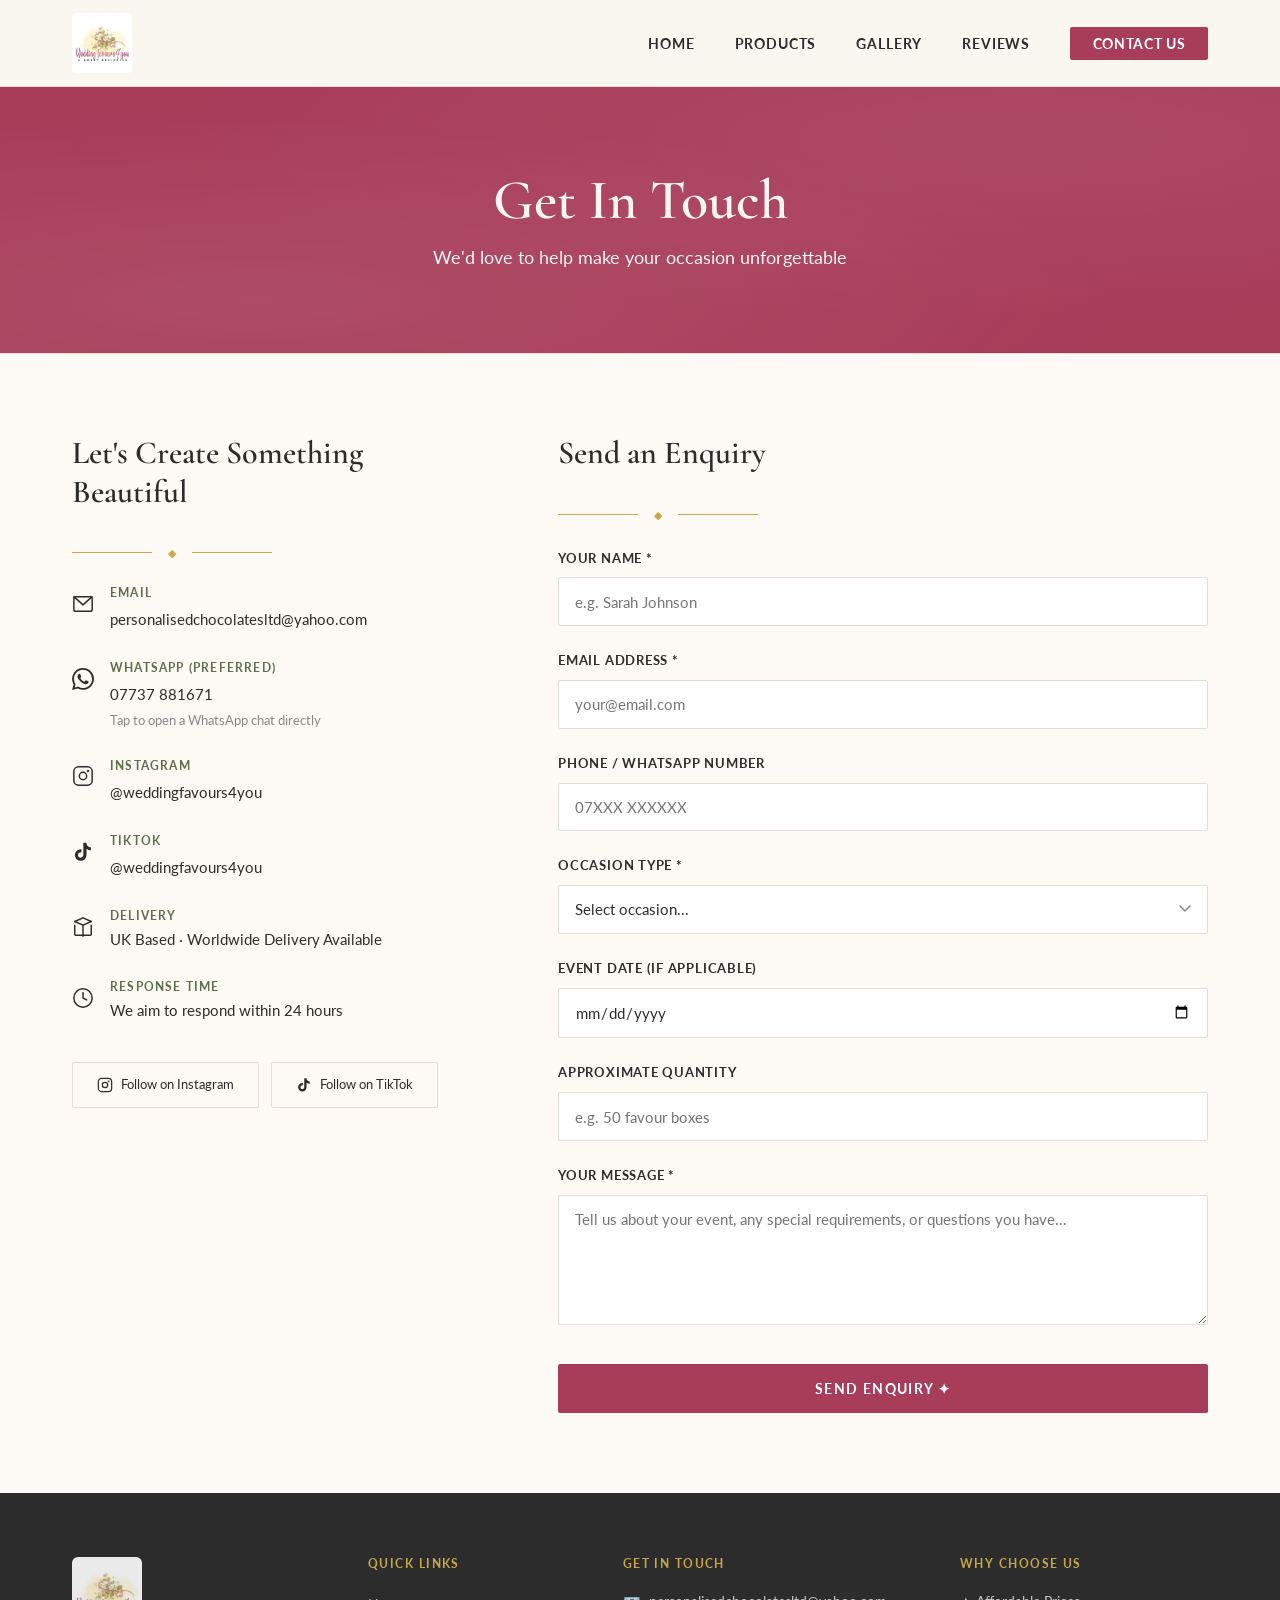
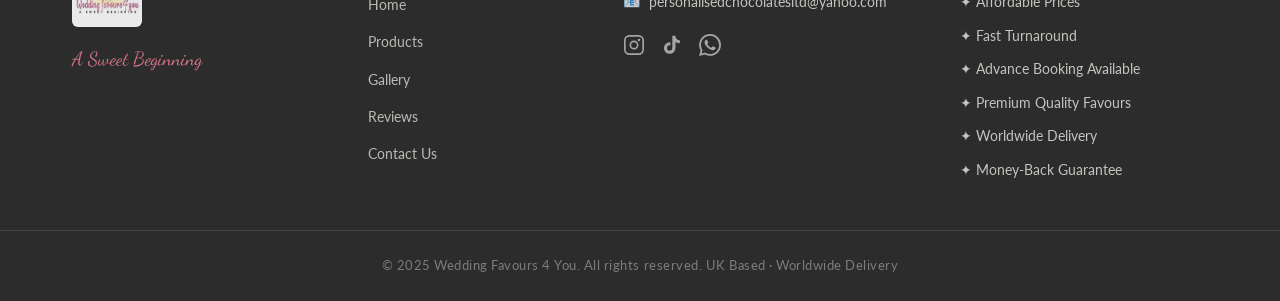
==== commit bff7f8f1: "Update contact, reviews, footer, and hero based on feedback" ====
--- a/contact.html
+++ b/contact.html
@@ -47,7 +47,7 @@
 
         <div class="contact-detail">
           <div class="contact-item">
-            <span class="contact-icon">📧</span>
+            <span class="contact-icon"><svg xmlns="http://www.w3.org/2000/svg" width="22" height="22" viewBox="0 0 24 24" fill="none" stroke="currentColor" stroke-width="1.6" stroke-linecap="round" stroke-linejoin="round"><rect x="2" y="4" width="20" height="16" rx="2"/><polyline points="2,4 12,13 22,4"/></svg></span>
             <div class="contact-item-text">
               <h4>Email</h4>
               <a href="mailto:personalisedchocolatesltd@yahoo.com">personalisedchocolatesltd@yahoo.com</a>
@@ -55,7 +55,7 @@
           </div>
 
           <div class="contact-item">
-            <span class="contact-icon">📱</span>
+            <span class="contact-icon"><svg xmlns="http://www.w3.org/2000/svg" width="22" height="22" viewBox="0 0 24 24" fill="currentColor"><path d="M17.472 14.382c-.297-.149-1.758-.867-2.03-.967-.273-.099-.471-.148-.67.15-.197.297-.767.966-.94 1.164-.173.199-.347.223-.644.075-.297-.15-1.255-.463-2.39-1.475-.883-.788-1.48-1.761-1.653-2.059-.173-.297-.018-.458.13-.606.134-.133.298-.347.446-.52.149-.174.198-.298.298-.497.099-.198.05-.371-.025-.52-.075-.149-.669-1.612-.916-2.207-.242-.579-.487-.5-.669-.51-.173-.008-.371-.01-.57-.01-.198 0-.52.074-.792.372-.272.297-1.04 1.016-1.04 2.479 0 1.462 1.065 2.875 1.213 3.074.149.198 2.096 3.2 5.077 4.487.709.306 1.262.489 1.694.625.712.227 1.36.195 1.871.118.571-.085 1.758-.719 2.006-1.413.248-.694.248-1.289.173-1.413-.074-.124-.272-.198-.57-.347m-5.421 7.403h-.004a9.87 9.87 0 0 1-5.031-1.378l-.361-.214-3.741.982.998-3.648-.235-.374a9.86 9.86 0 0 1-1.51-5.26c.001-5.45 4.436-9.884 9.888-9.884 2.64 0 5.122 1.03 6.988 2.898a9.825 9.825 0 0 1 2.893 6.994c-.003 5.45-4.437 9.884-9.885 9.884m8.413-18.297A11.815 11.815 0 0 0 12.05 0C5.495 0 .16 5.335.157 11.892c0 2.096.547 4.142 1.588 5.945L.057 24l6.305-1.654a11.882 11.882 0 0 0 5.683 1.448h.005c6.554 0 11.89-5.335 11.893-11.893a11.821 11.821 0 0 0-3.48-8.413z"/></svg></span>
             <div class="contact-item-text">
               <h4>WhatsApp (Preferred)</h4>
               <a href="https://wa.me/447737881671">07737 881671</a>
@@ -64,7 +64,7 @@
           </div>
 
           <div class="contact-item">
-            <span class="contact-icon">📸</span>
+            <span class="contact-icon"><svg xmlns="http://www.w3.org/2000/svg" width="22" height="22" viewBox="0 0 24 24" fill="none" stroke="currentColor" stroke-width="1.6" stroke-linecap="round" stroke-linejoin="round"><rect x="2" y="2" width="20" height="20" rx="5" ry="5"/><circle cx="12" cy="12" r="4"/><circle cx="17.5" cy="6.5" r="0.5" fill="currentColor"/></svg></span>
             <div class="contact-item-text">
               <h4>Instagram</h4>
               <a href="https://www.instagram.com/weddingfavours4you" target="_blank" rel="noopener">@weddingfavours4you</a>
@@ -72,7 +72,7 @@
           </div>
 
           <div class="contact-item">
-            <span class="contact-icon">🎵</span>
+            <span class="contact-icon"><svg xmlns="http://www.w3.org/2000/svg" width="22" height="22" viewBox="0 0 24 24" fill="currentColor"><path d="M19.59 6.69a4.83 4.83 0 0 1-3.77-4.25V2h-3.45v13.67a2.89 2.89 0 0 1-2.88 2.5 2.89 2.89 0 0 1-2.89-2.89 2.89 2.89 0 0 1 2.89-2.89c.28 0 .54.04.79.1V9.01a6.3 6.3 0 0 0-.79-.05 6.34 6.34 0 0 0-6.34 6.34 6.34 6.34 0 0 0 6.34 6.34 6.34 6.34 0 0 0 6.33-6.34V8.69a8.18 8.18 0 0 0 4.78 1.52V6.75a4.85 4.85 0 0 1-1.01-.06z"/></svg></span>
             <div class="contact-item-text">
               <h4>TikTok</h4>
               <a href="https://www.tiktok.com/@weddingfavours4you" target="_blank" rel="noopener">@weddingfavours4you</a>
@@ -80,7 +80,7 @@
           </div>
 
           <div class="contact-item">
-            <span class="contact-icon">📦</span>
+            <span class="contact-icon"><svg xmlns="http://www.w3.org/2000/svg" width="22" height="22" viewBox="0 0 24 24" fill="none" stroke="currentColor" stroke-width="1.6" stroke-linecap="round" stroke-linejoin="round"><path d="M21 10V20a1 1 0 0 1-1 1H4a1 1 0 0 1-1-1V10"/><polyline points="3 6 12 2 21 6"/><polyline points="3 6 12 10 21 6"/><line x1="12" y1="22" x2="12" y2="10"/></svg></span>
             <div class="contact-item-text">
               <h4>Delivery</h4>
               <p>UK Based &middot; Worldwide Delivery Available</p>
@@ -88,18 +88,13 @@
           </div>
 
           <div class="contact-item">
-            <span class="contact-icon">⏱</span>
+            <span class="contact-icon"><svg xmlns="http://www.w3.org/2000/svg" width="22" height="22" viewBox="0 0 24 24" fill="none" stroke="currentColor" stroke-width="1.6" stroke-linecap="round" stroke-linejoin="round"><circle cx="12" cy="12" r="10"/><polyline points="12 6 12 12 16 14"/></svg></span>
             <div class="contact-item-text">
               <h4>Response Time</h4>
               <p>We aim to respond within 24 hours</p>
             </div>
           </div>
         </div>
-
-        <a href="https://wa.me/447737881671" target="_blank" rel="noopener" class="btn-whatsapp" style="margin-bottom: 1rem; display: inline-flex;">
-          <svg xmlns="http://www.w3.org/2000/svg" width="18" height="18" viewBox="0 0 24 24" fill="currentColor"><path d="M17.472 14.382c-.297-.149-1.758-.867-2.03-.967-.273-.099-.471-.148-.67.15-.197.297-.767.966-.94 1.164-.173.199-.347.223-.644.075-.297-.15-1.255-.463-2.39-1.475-.883-.788-1.48-1.761-1.653-2.059-.173-.297-.018-.458.13-.606.134-.133.298-.347.446-.52.149-.174.198-.298.298-.497.099-.198.05-.371-.025-.52-.075-.149-.669-1.612-.916-2.207-.242-.579-.487-.5-.669-.51-.173-.008-.371-.01-.57-.01-.198 0-.52.074-.792.372-.272.297-1.04 1.016-1.04 2.479 0 1.462 1.065 2.875 1.213 3.074.149.198 2.096 3.2 5.077 4.487.709.306 1.262.489 1.694.625.712.227 1.36.195 1.871.118.571-.085 1.758-.719 2.006-1.413.248-.694.248-1.289.173-1.413-.074-.124-.272-.198-.57-.347m-5.421 7.403h-.004a9.87 9.87 0 0 1-5.031-1.378l-.361-.214-3.741.982.998-3.648-.235-.374a9.86 9.86 0 0 1-1.51-5.26c.001-5.45 4.436-9.884 9.888-9.884 2.64 0 5.122 1.03 6.988 2.898a9.825 9.825 0 0 1 2.893 6.994c-.003 5.45-4.437 9.884-9.885 9.884m8.413-18.297A11.815 11.815 0 0 0 12.05 0C5.495 0 .16 5.335.157 11.892c0 2.096.547 4.142 1.588 5.945L.057 24l6.305-1.654a11.882 11.882 0 0 0 5.683 1.448h.005c6.554 0 11.89-5.335 11.893-11.893a11.821 11.821 0 0 0-3.48-8.413z"/></svg>
-          💬 Chat on WhatsApp
-        </a>
 
         <div style="display:flex; gap:0.75rem; margin-top: 0.5rem; flex-wrap:wrap;">
           <a href="https://www.instagram.com/weddingfavours4you" target="_blank" rel="noopener" class="btn-social" style="font-size:0.8rem;">
@@ -198,7 +193,6 @@
       <div class="footer-contact">
         <h4>Get in Touch</h4>
         <p>📧 <a href="mailto:personalisedchocolatesltd@yahoo.com">personalisedchocolatesltd@yahoo.com</a></p>
-        <p>📱 <a href="https://wa.me/447737881671">WhatsApp: 07737 881671</a></p>
         <div class="footer-socials">
           <a href="https://www.instagram.com/weddingfavours4you" target="_blank" rel="noopener" aria-label="Instagram">
             <svg xmlns="http://www.w3.org/2000/svg" width="22" height="22" viewBox="0 0 24 24" fill="none" stroke="currentColor" stroke-width="1.8" stroke-linecap="round" stroke-linejoin="round"><rect x="2" y="2" width="20" height="20" rx="5" ry="5"/><circle cx="12" cy="12" r="4"/><circle cx="17.5" cy="6.5" r="0.5" fill="currentColor"/></svg>
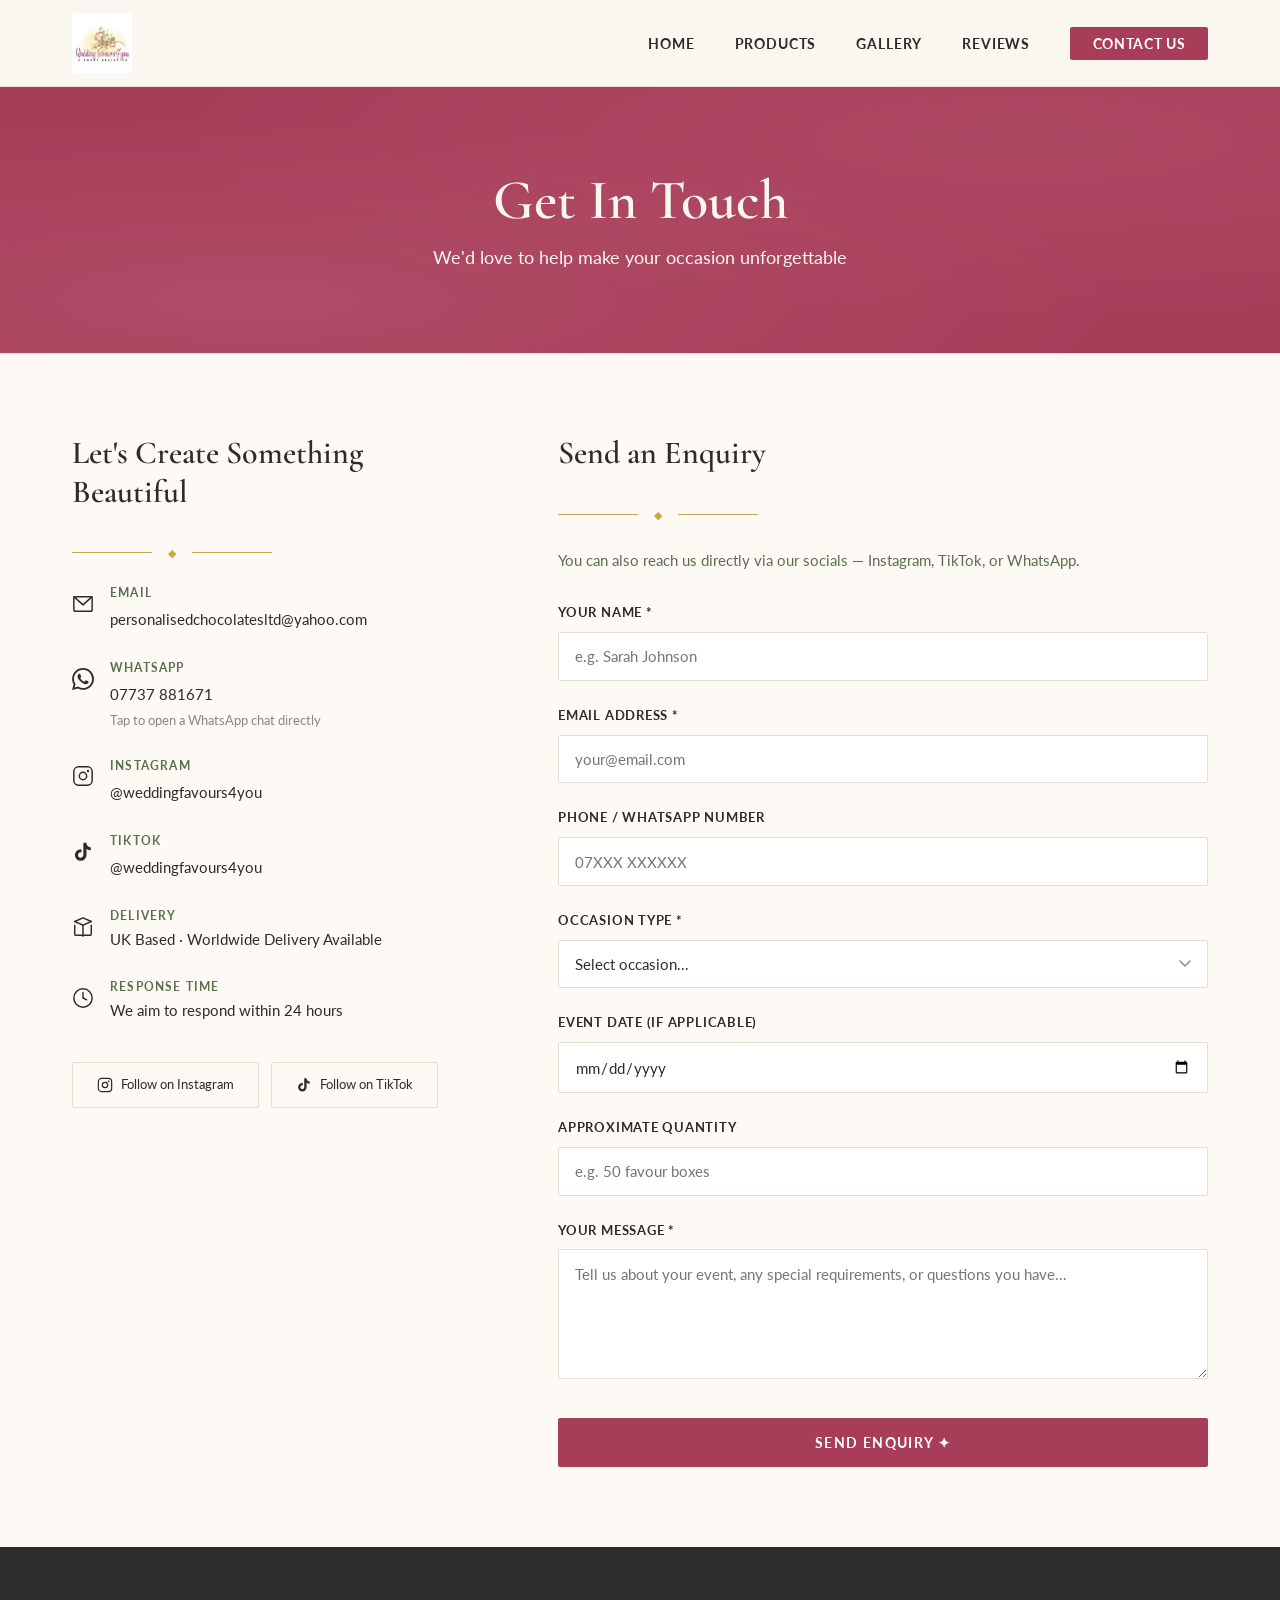
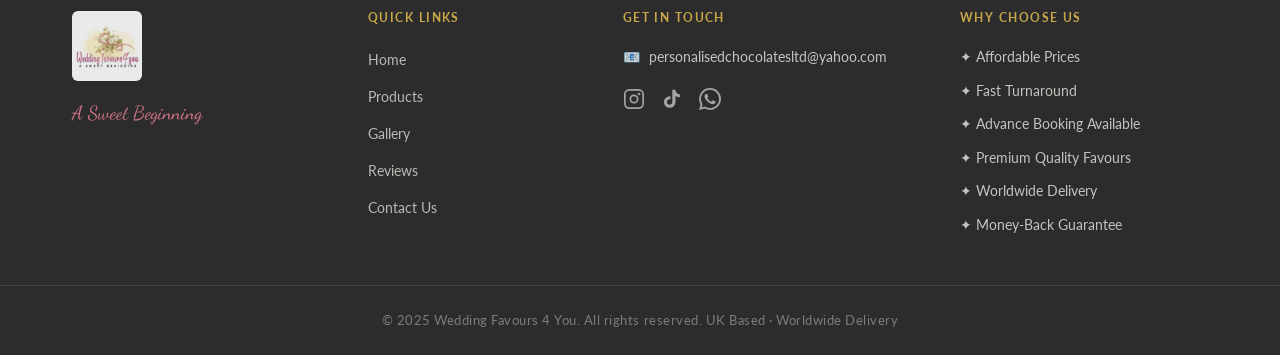
==== commit 96c2d9cd: "Minor copy and UI updates across contact, reviews, and home pages" ====
--- a/contact.html
+++ b/contact.html
@@ -57,7 +57,7 @@
           <div class="contact-item">
             <span class="contact-icon"><svg xmlns="http://www.w3.org/2000/svg" width="22" height="22" viewBox="0 0 24 24" fill="currentColor"><path d="M17.472 14.382c-.297-.149-1.758-.867-2.03-.967-.273-.099-.471-.148-.67.15-.197.297-.767.966-.94 1.164-.173.199-.347.223-.644.075-.297-.15-1.255-.463-2.39-1.475-.883-.788-1.48-1.761-1.653-2.059-.173-.297-.018-.458.13-.606.134-.133.298-.347.446-.52.149-.174.198-.298.298-.497.099-.198.05-.371-.025-.52-.075-.149-.669-1.612-.916-2.207-.242-.579-.487-.5-.669-.51-.173-.008-.371-.01-.57-.01-.198 0-.52.074-.792.372-.272.297-1.04 1.016-1.04 2.479 0 1.462 1.065 2.875 1.213 3.074.149.198 2.096 3.2 5.077 4.487.709.306 1.262.489 1.694.625.712.227 1.36.195 1.871.118.571-.085 1.758-.719 2.006-1.413.248-.694.248-1.289.173-1.413-.074-.124-.272-.198-.57-.347m-5.421 7.403h-.004a9.87 9.87 0 0 1-5.031-1.378l-.361-.214-3.741.982.998-3.648-.235-.374a9.86 9.86 0 0 1-1.51-5.26c.001-5.45 4.436-9.884 9.888-9.884 2.64 0 5.122 1.03 6.988 2.898a9.825 9.825 0 0 1 2.893 6.994c-.003 5.45-4.437 9.884-9.885 9.884m8.413-18.297A11.815 11.815 0 0 0 12.05 0C5.495 0 .16 5.335.157 11.892c0 2.096.547 4.142 1.588 5.945L.057 24l6.305-1.654a11.882 11.882 0 0 0 5.683 1.448h.005c6.554 0 11.89-5.335 11.893-11.893a11.821 11.821 0 0 0-3.48-8.413z"/></svg></span>
             <div class="contact-item-text">
-              <h4>WhatsApp (Preferred)</h4>
+              <h4>WhatsApp</h4>
               <a href="https://wa.me/447737881671">07737 881671</a>
               <p class="sub-note">Tap to open a WhatsApp chat directly</p>
             </div>
@@ -112,6 +112,7 @@
       <div class="contact-form-wrapper animate-on-scroll">
         <h2>Send an Enquiry</h2>
         <div class="divider" style="margin: 1.5rem 0; max-width:200px;"><span class="divider-diamond">◆</span></div>
+        <p style="color: var(--dark-sage); font-size: 0.95rem; margin-bottom: 1.8rem;">You can also reach us directly via our socials — Instagram, TikTok, or WhatsApp.</p>
 
         <form name="contact" method="POST" data-netlify="true" netlify-honeypot="bot-field" id="contactForm">
           <input type="hidden" name="form-name" value="contact">
